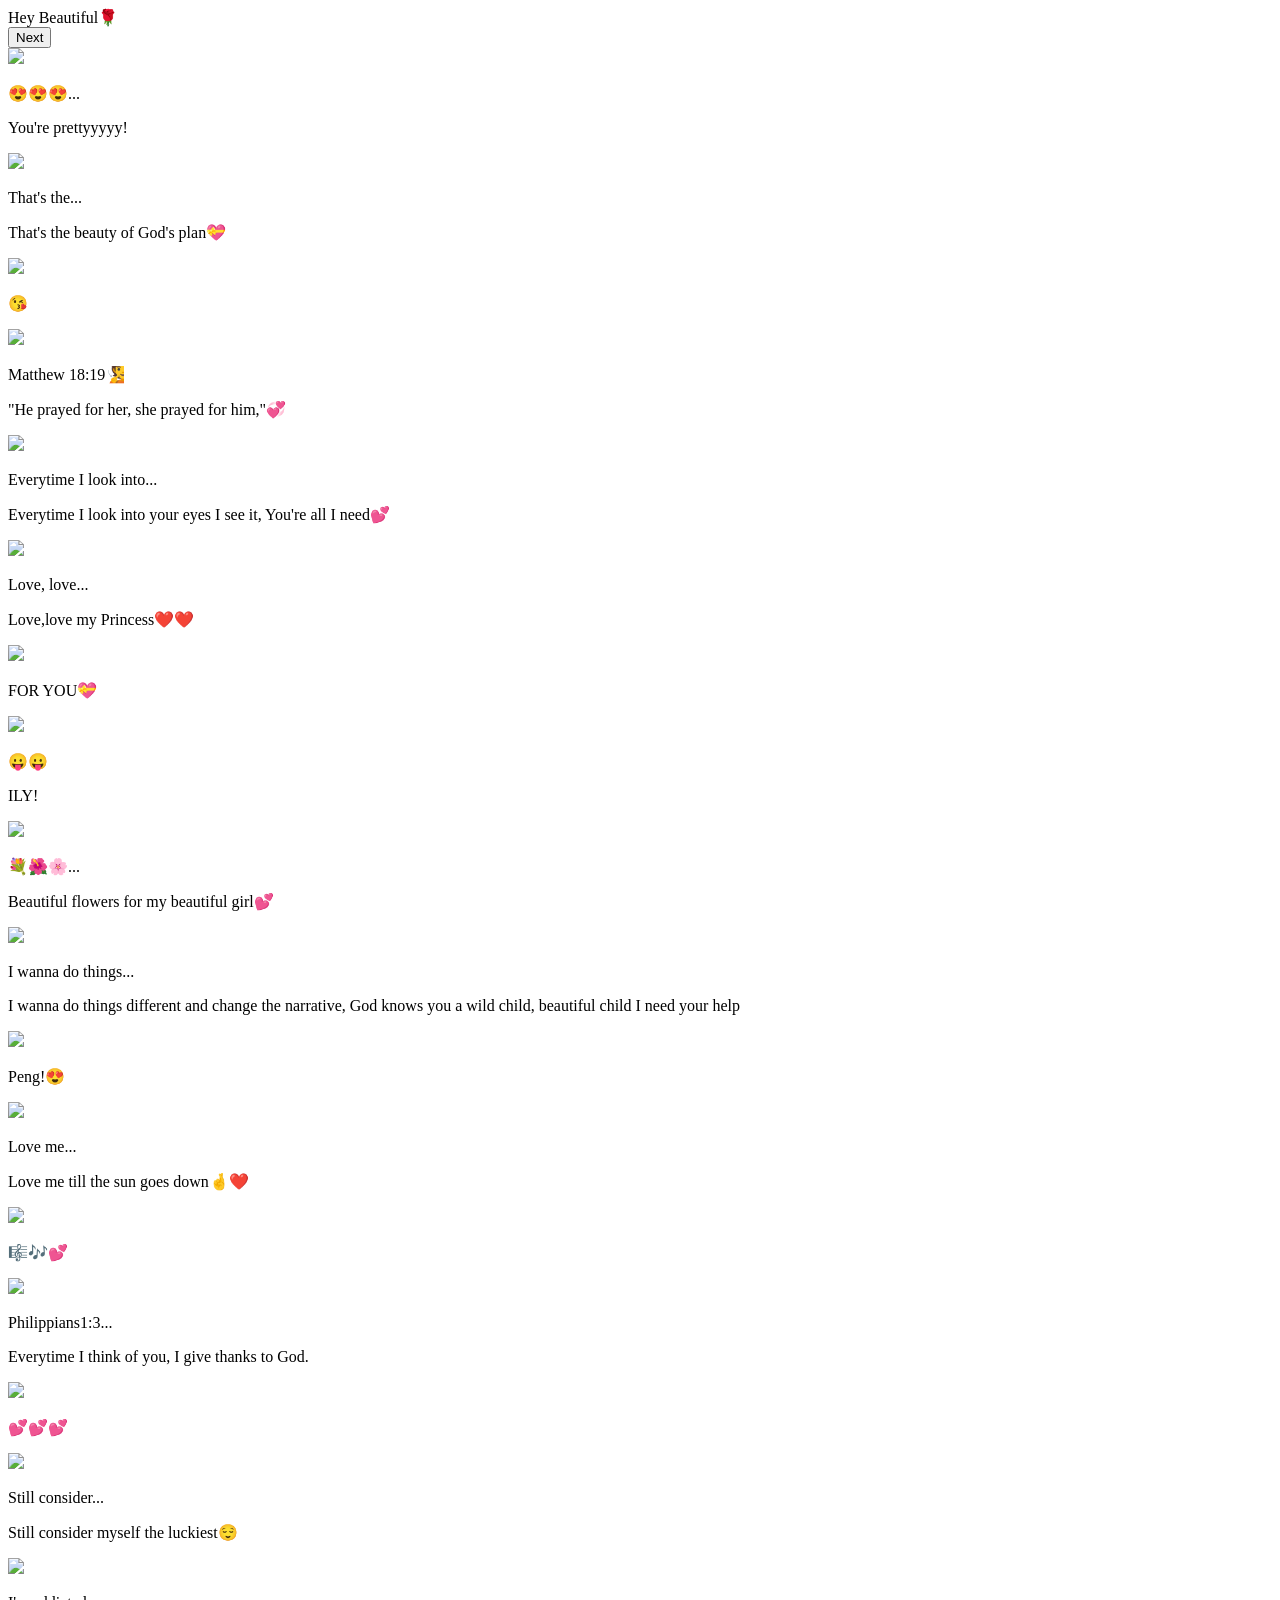
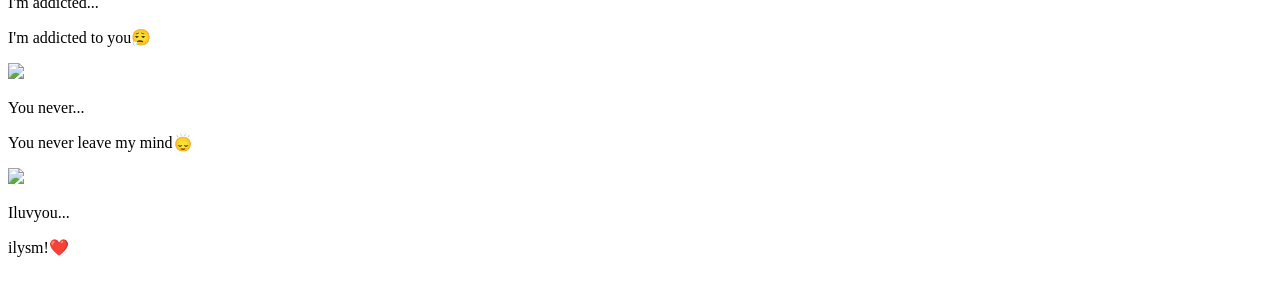
==== page2.html @ 31e569ea "Add files via upload" ====
<!DOCTYPE html>
<html>
<head>
<meta charset="UTF-8">
<meta name="viewport" content="width=device-width, initial-scale=1.0">
<title>My World - Page 2</title>
<link rel="stylesheet" href="css/style.css">
<link href="https://fonts.googleapis.com/css2?family=Great+Vibes&family=Pacifico&display=swap" rel="stylesheet">
</head>
<body>
    <div class="page-transition"></div>

<div class="intro">Hey Beautiful🌹</div>

<audio id="music2" loop>
    <source src="music/Get You (feat. Kali Uchis) [QwPgtjgir8I].mp3" type="audio/mpeg">
</audio>

<button class="next" onclick="goToPage('page3.html')">Next</button>

<div class="gallery">

    <!-- DUPLICATE THIS BLOCK TO ADD MORE -->
    <div class="card" onclick="openModal(this)">
        <img src="assets/IMG-10.jpg">
        <p class="short">😍😍😍...</p>
        <p class="full">You're prettyyyyy!</p>
    </div>
     <div class="card" onclick="openModal(this)">
        <img src="assets/PIN1.jpg">
        <p class="short">That's the...</p>
        <p class="full">That's the beauty of God's plan💝</p>
    </div>
     <div class="card" onclick="openModal(this)">
        <img src="assets/IMG-20.jpg">
        <p class="short">😘</p>
     </div> 
        <div class="card" onclick="openModal(this)">
        <img src="assets/PIN2.jpg">
        <p class="short">Matthew 18:19🧏</p>
        <p class="full">"He prayed for her, she prayed for him,"💞</p>
    </div>
     <div class="card" onclick="openModal(this)">
        <img src="assets/SCT1.jpg">
        <p class="short">Everytime I look into...</p>
        <p class="full">Everytime I look into your eyes I see it, You're all I need💕</p>
    </div>
     <div class="card" onclick="openModal(this)">
        <img src="assets/PIN3.jpg">
        <p class="short">Love, love...</p>
        <p class="full">Love,love my Princess❤️❤️</p>
    </div>
     <div class="card" onclick="openModal(this)">
        <img src="assets/PIN4.jpg">
        <p class="short">FOR YOU💝</p>
    </div>
     <div class="card" onclick="openModal(this)">
        <img src="assets/IMG-30.jpg">
        <p class="short">😛😛</p>
        <P class="full">ILY!</p>
    </div>
     <div class="card" onclick="openModal(this)">
        <img src="assets/PIN5.jpg">
        <p class="short">💐🌺🌸...</p>
        <p class="full">Beautiful flowers for my beautiful girl💕</p>
    </div>
     <div class="card" onclick="openModal(this)">
        <img src="assets/PIN6.jpg">
        <p class="short">I wanna do things...</p>
        <p class="full">I wanna do things different and change the narrative, God knows you a wild child, beautiful child I need your help</p>
    </div>
     <div class="card" onclick="openModal(this)">
        <img src="assets/IMG-2.jpg">
        <p class="short">Peng!😍</p>
     </div>
      <div class="card" onclick="openModal(this)">
        <img src="assets/SCT2.jpg">
        <p class="short">Love me...</p>
        <p class="full">Love me till the sun goes down🤞❤️</p>
     </div>
      <div class="card" onclick="openModal(this)">
        <img src="assets/PIN8.jpg">
        <p class="short">🎼🎶💕</p>
     </div>
      <div class="card" onclick="openModal(this)">
        <img src="assets/PIN9.jpg">
        <p class="short">Philippians1:3... </p>
        <p class="full">Everytime I think of you, I give thanks to God.</p>
     </div>
      <div class="card" onclick="openModal(this)">
        <img src="assets/IMG-5.jpg">
        <p class="short">💕💕💕</p>
     </div>
      <div class="card" onclick="openModal(this)">
        <img src="assets/IMG-40.jpg">
        <p class="short">Still consider...</p>
        <p class="full">Still consider myself the luckiest😌</p>
     </div>
      <div class="card" onclick="openModal(this)">
        <img src="assets/PIN10.jpg">
        <p class="short">I'm addicted...</p>
        <p class="full">I'm addicted to you😮‍💨</p>
     </div>
      <div class="card" onclick="openModal(this)">
        <img src="assets/PIN11.jpg">
        <p class="short">You never...</p>
        <p class="full">You never leave my mind🙂‍↕️</p>
     </div>
     <div class="card" onclick="openModal(this)">
        <img src="assets/IMG_6.jpg">
        <p class="short">Iluvyou...</p>
        <p class="full">ilysm!❤️</p>
     </div>

</div>

<div id="modal" class="modal">
    <div class="modal-content">
        <img id="modal-img">
        <p id="modal-text"></p>
    </div>
</div>

<script src="js/script.js"></script>
</body>
</html>
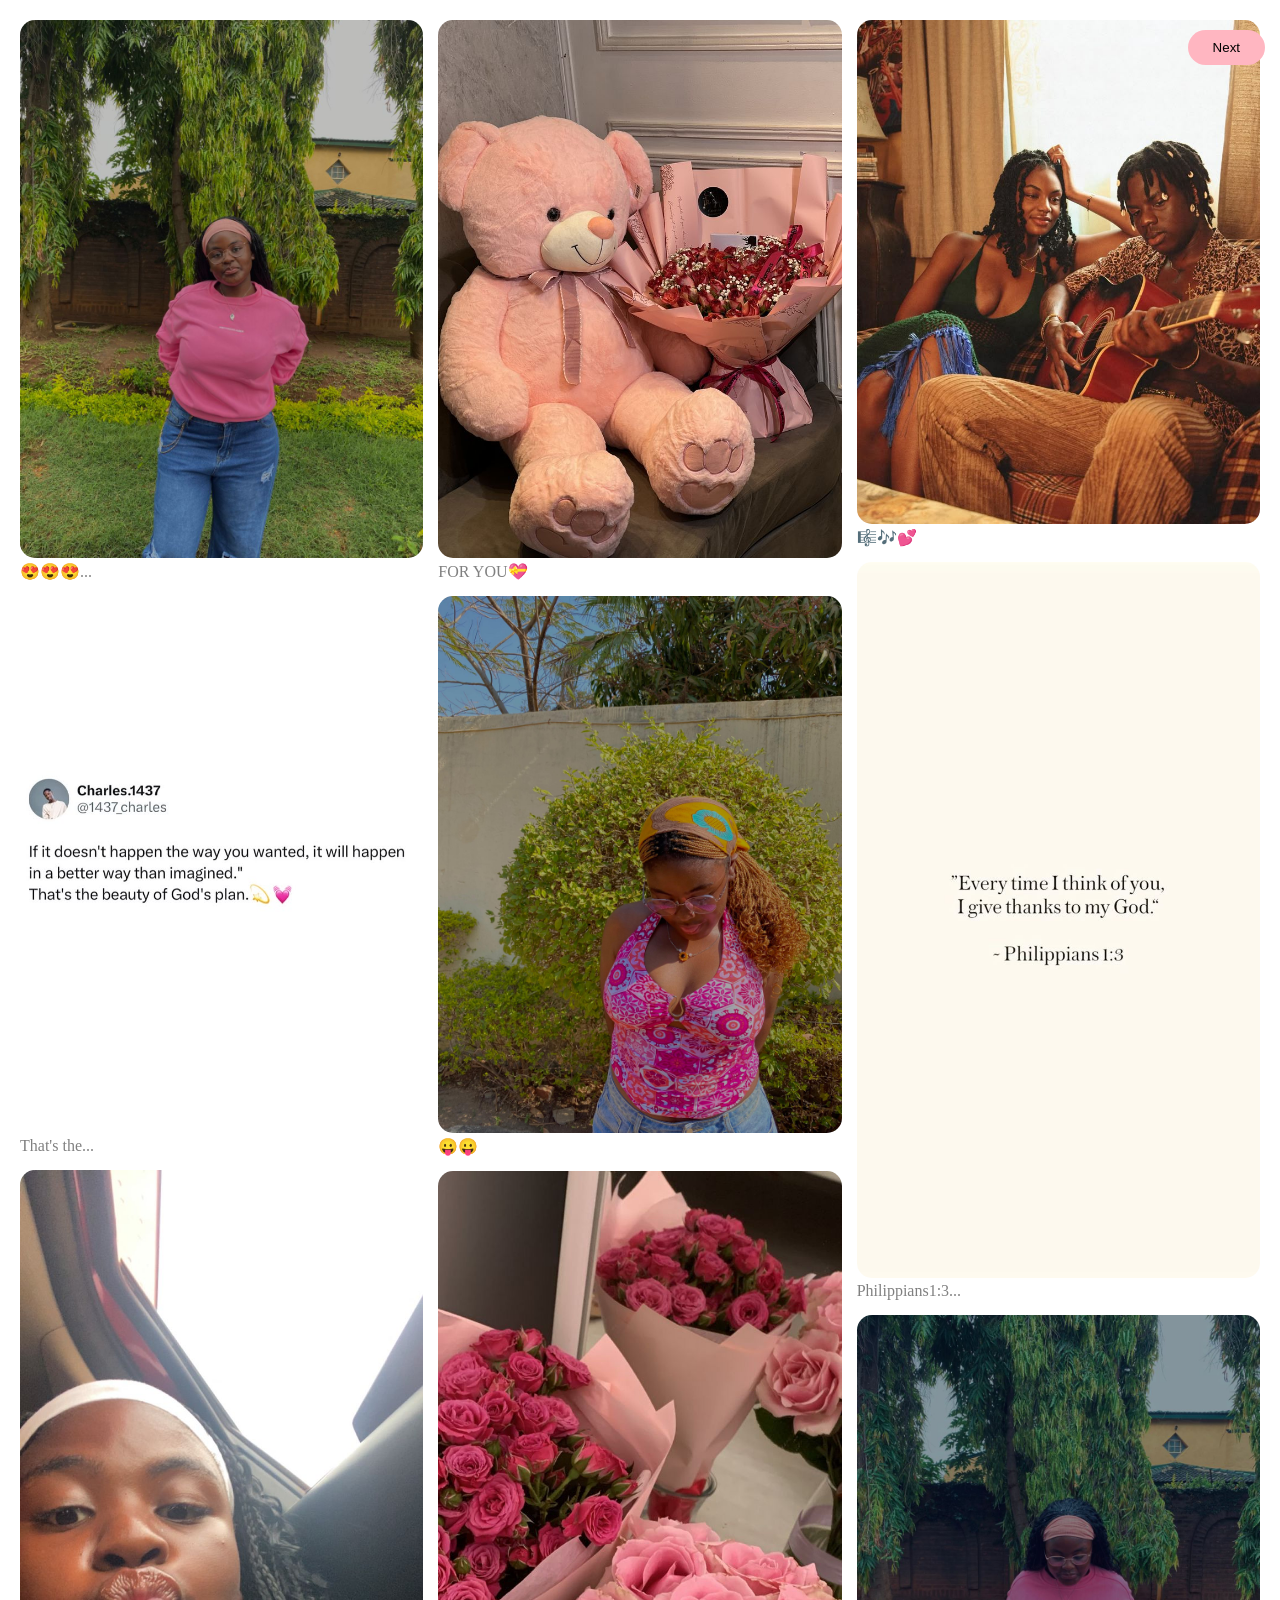
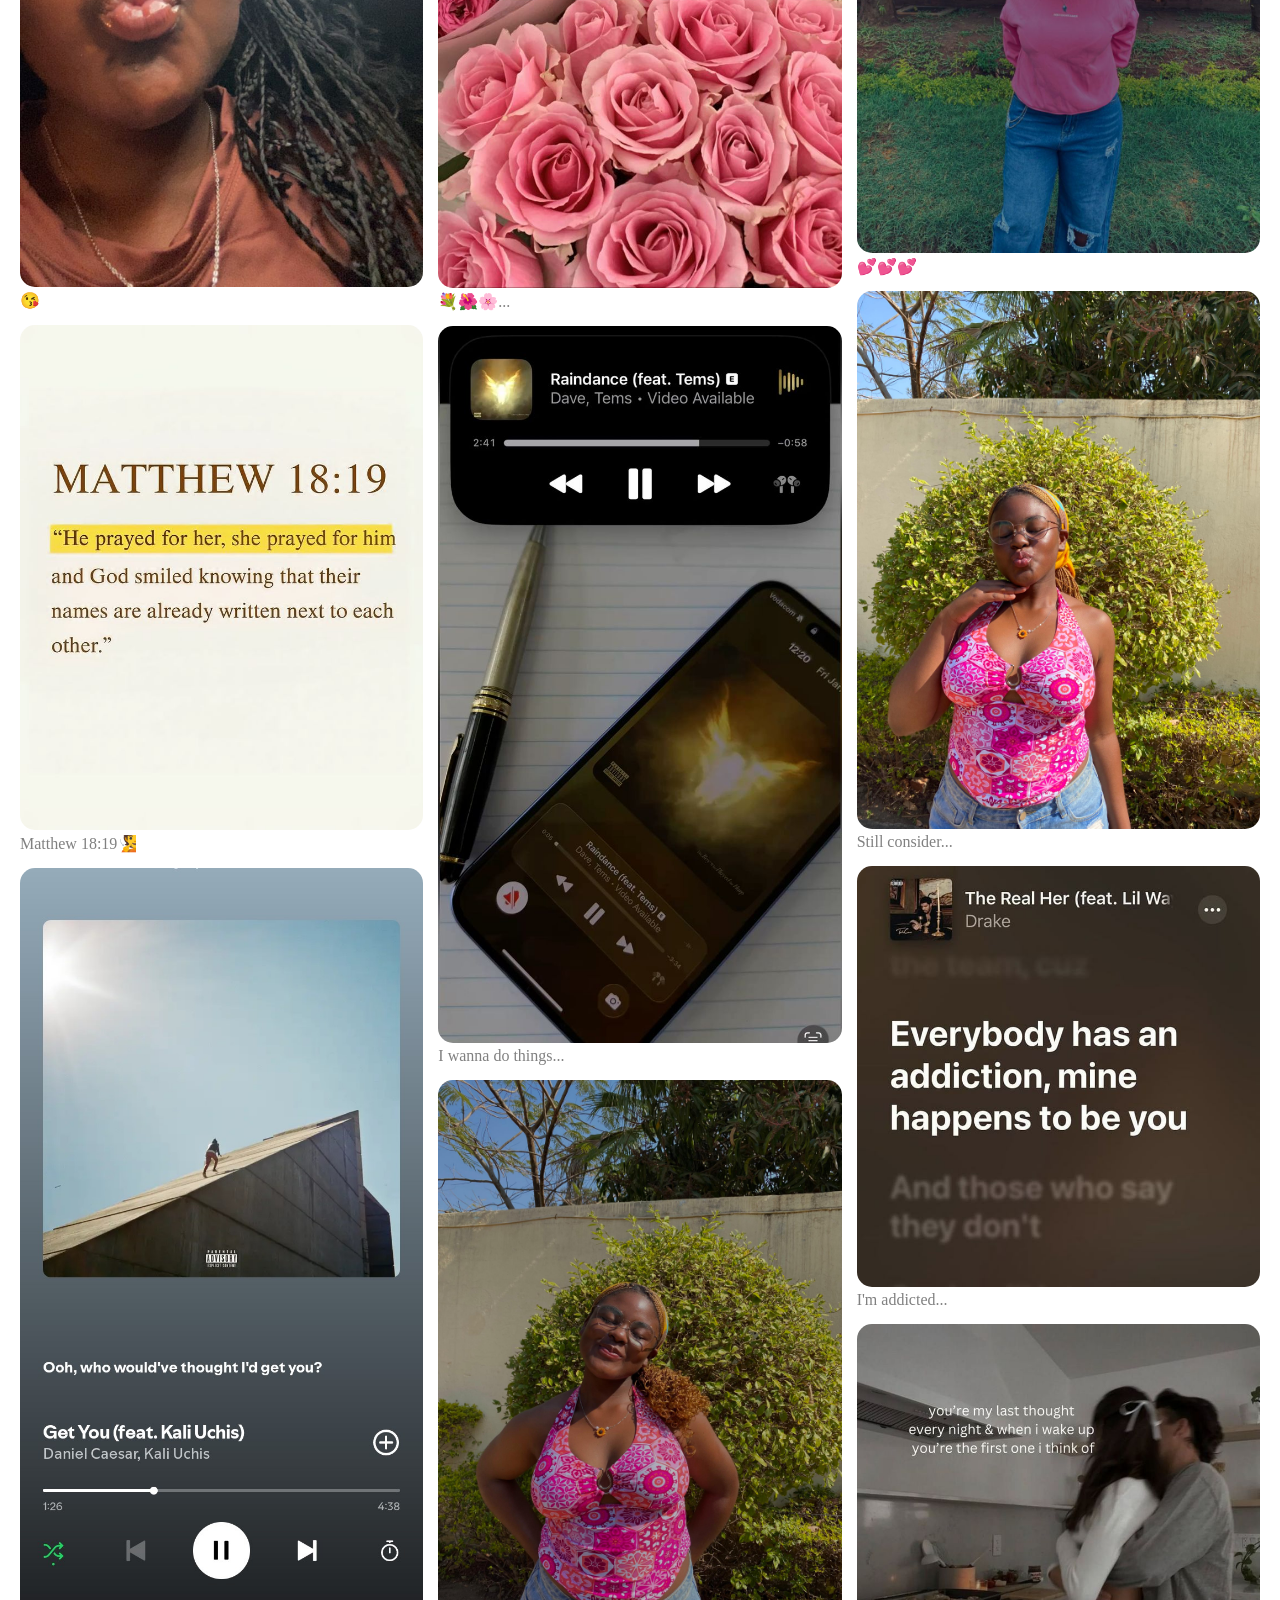
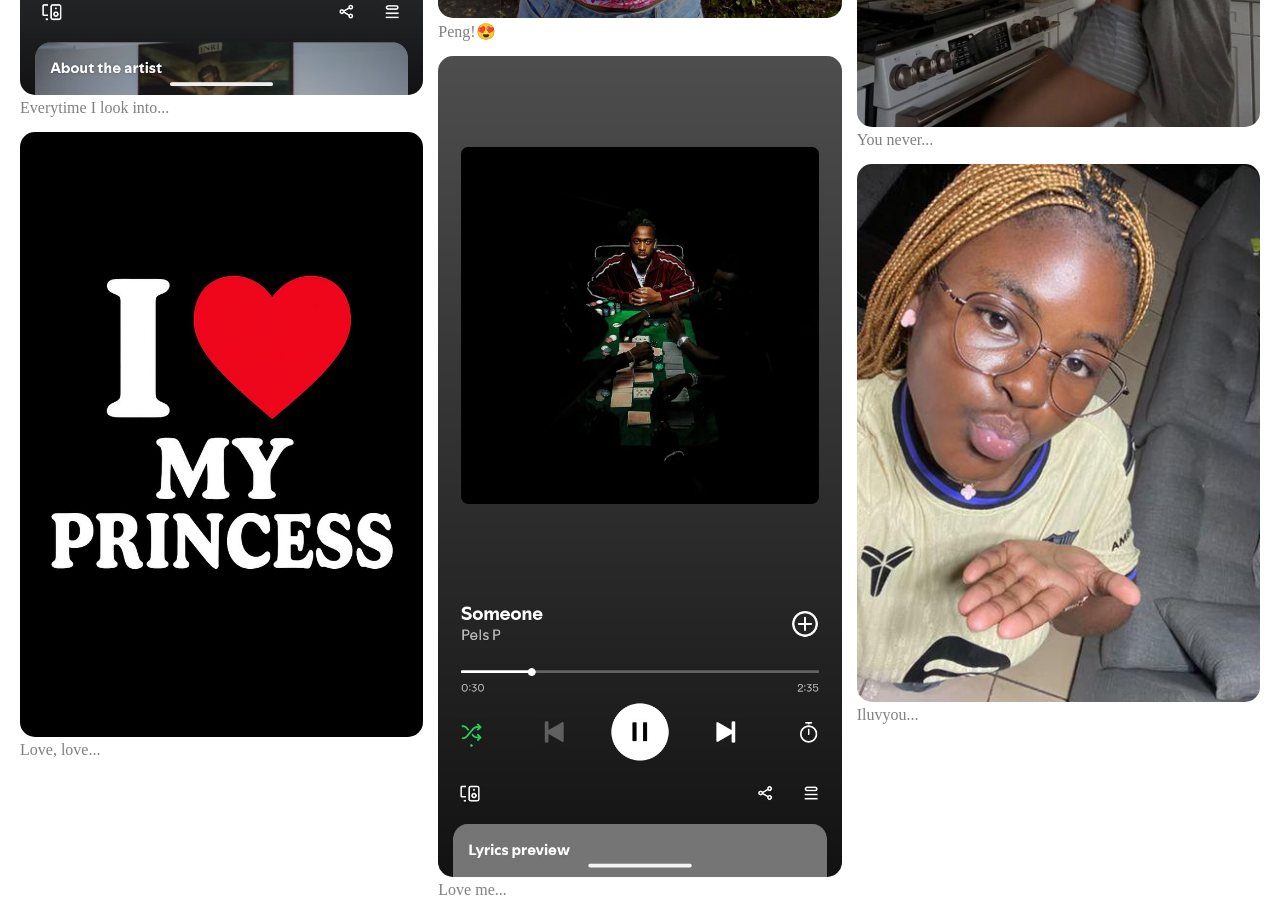
==== commit 24fb4133: "Add files via upload" ====
--- a/page2.html
+++ b/page2.html
@@ -4,7 +4,7 @@
 <meta charset="UTF-8">
 <meta name="viewport" content="width=device-width, initial-scale=1.0">
 <title>My World - Page 2</title>
-<link rel="stylesheet" href="css/style.css">
+<link rel="stylesheet" href="style.css">
 <link href="https://fonts.googleapis.com/css2?family=Great+Vibes&family=Pacifico&display=swap" rel="stylesheet">
 </head>
 <body>
@@ -13,7 +13,7 @@
 <div class="intro">Hey Beautiful🌹</div>
 
 <audio id="music2" loop>
-    <source src="music/Get You (feat. Kali Uchis) [QwPgtjgir8I].mp3" type="audio/mpeg">
+    <source src="Get You (feat. Kali Uchis) [QwPgtjgir8I].mp3" type="audio/mpeg">
 </audio>
 
 <button class="next" onclick="goToPage('page3.html')">Next</button>
@@ -22,92 +22,92 @@
 
     <!-- DUPLICATE THIS BLOCK TO ADD MORE -->
     <div class="card" onclick="openModal(this)">
-        <img src="assets/IMG-10.jpg">
+        <img src="IMG-10.jpg">
         <p class="short">😍😍😍...</p>
         <p class="full">You're prettyyyyy!</p>
     </div>
      <div class="card" onclick="openModal(this)">
-        <img src="assets/PIN1.jpg">
+        <img src="PIN1.jpg">
         <p class="short">That's the...</p>
         <p class="full">That's the beauty of God's plan💝</p>
     </div>
      <div class="card" onclick="openModal(this)">
-        <img src="assets/IMG-20.jpg">
+        <img src="IMG-20.jpg">
         <p class="short">😘</p>
      </div> 
         <div class="card" onclick="openModal(this)">
-        <img src="assets/PIN2.jpg">
+        <img src="PIN2.jpg">
         <p class="short">Matthew 18:19🧏</p>
         <p class="full">"He prayed for her, she prayed for him,"💞</p>
     </div>
      <div class="card" onclick="openModal(this)">
-        <img src="assets/SCT1.jpg">
-        <p class="short">Everytime I look into...</p>
+        <img src="SCT1.jpg">
+        <p class="short">Everytime I look into...
         <p class="full">Everytime I look into your eyes I see it, You're all I need💕</p>
     </div>
      <div class="card" onclick="openModal(this)">
-        <img src="assets/PIN3.jpg">
+        <img src="PIN3.jpg">
         <p class="short">Love, love...</p>
         <p class="full">Love,love my Princess❤️❤️</p>
     </div>
      <div class="card" onclick="openModal(this)">
-        <img src="assets/PIN4.jpg">
+        <img src="PIN4.jpg">
         <p class="short">FOR YOU💝</p>
     </div>
      <div class="card" onclick="openModal(this)">
-        <img src="assets/IMG-30.jpg">
+        <img src="IMG-30.jpg">
         <p class="short">😛😛</p>
         <P class="full">ILY!</p>
     </div>
      <div class="card" onclick="openModal(this)">
-        <img src="assets/PIN5.jpg">
+        <img src="PIN5.jpg">
         <p class="short">💐🌺🌸...</p>
         <p class="full">Beautiful flowers for my beautiful girl💕</p>
     </div>
      <div class="card" onclick="openModal(this)">
-        <img src="assets/PIN6.jpg">
+        <img src="PIN6.jpg">
         <p class="short">I wanna do things...</p>
         <p class="full">I wanna do things different and change the narrative, God knows you a wild child, beautiful child I need your help</p>
     </div>
      <div class="card" onclick="openModal(this)">
-        <img src="assets/IMG-2.jpg">
+        <img src="IMG-2.jpg">
         <p class="short">Peng!😍</p>
      </div>
       <div class="card" onclick="openModal(this)">
-        <img src="assets/SCT2.jpg">
+        <img src="SCT2.jpg">
         <p class="short">Love me...</p>
         <p class="full">Love me till the sun goes down🤞❤️</p>
      </div>
       <div class="card" onclick="openModal(this)">
-        <img src="assets/PIN8.jpg">
+        <img src="PIN8.jpg">
         <p class="short">🎼🎶💕</p>
      </div>
       <div class="card" onclick="openModal(this)">
-        <img src="assets/PIN9.jpg">
+        <img src="PIN9.jpg">
         <p class="short">Philippians1:3... </p>
         <p class="full">Everytime I think of you, I give thanks to God.</p>
      </div>
       <div class="card" onclick="openModal(this)">
-        <img src="assets/IMG-5.jpg">
+        <img src="IMG-5.jpg">
         <p class="short">💕💕💕</p>
      </div>
       <div class="card" onclick="openModal(this)">
-        <img src="assets/IMG-40.jpg">
+        <img src="IMG-40.jpg">
         <p class="short">Still consider...</p>
         <p class="full">Still consider myself the luckiest😌</p>
      </div>
       <div class="card" onclick="openModal(this)">
-        <img src="assets/PIN10.jpg">
+        <img src="PIN10.jpg">
         <p class="short">I'm addicted...</p>
         <p class="full">I'm addicted to you😮‍💨</p>
      </div>
       <div class="card" onclick="openModal(this)">
-        <img src="assets/PIN11.jpg">
+        <img src="PIN11.jpg">
         <p class="short">You never...</p>
         <p class="full">You never leave my mind🙂‍↕️</p>
      </div>
      <div class="card" onclick="openModal(this)">
-        <img src="assets/IMG_6.jpg">
+        <img src="IMG_6.jpg">
         <p class="short">Iluvyou...</p>
         <p class="full">ilysm!❤️</p>
      </div>
@@ -121,6 +121,6 @@
     </div>
 </div>
 
-<script src="js/script.js"></script>
+<script src="script.js"></script>
 </body>
 </html>
--- a/style.css
+++ b/style.css
@@ -0,0 +1,268 @@
+*{margin:0;padding:0;box-sizing:border-box}
+body{font-family:'Pacifico',cursive;overflow-x:hidden}
+
+/* ===== PAGE 1 BACKGROUND ===== */
+.background{
+position:fixed;
+width:100%;
+height:100%;
+display:flex;
+z-index:-2;
+overflow:hidden;
+filter:blur(6px);
+}
+
+.strip{
+width:50%;
+display:flex;
+flex-direction:column;
+animation-duration:40s;
+animation-timing-function:linear;
+animation-iteration-count:infinite;
+}
+
+.left{animation-name:scrollDown}
+.right{animation-name:scrollUp}
+
+@keyframes scrollDown{
+from{transform:translateY(-50%)}
+to{transform:translateY(0)}
+}
+@keyframes scrollUp{
+from{transform:translateY(0)}
+to{transform:translateY(-50%)}
+}
+
+.brick{height:220px}
+.brick img{
+width:100%;
+height:100%;
+object-fit:cover;
+}
+
+.offset{margin-top:100px}
+
+.overlay-dark{
+position:fixed;
+width:100%;
+height:100%;
+background:rgba(0,0,0,0.4);
+z-index:-1;
+}
+
+/* ===== CONTENT CENTER ===== */
+.content{
+height:100vh;
+display:flex;
+flex-direction:column;
+justify-content:center;
+align-items:center;
+text-align:center;
+color:white;
+}
+
+.title{
+font-family:'Great Vibes',cursive;
+font-size:5rem;
+text-shadow:0 0 20px hotpink,0 0 40px pink,0 0 60px white;
+animation:float 4s ease-in-out infinite;
+}
+
+@keyframes float{
+0%,100%{transform:translateY(0)}
+50%{transform:translateY(-15px)}
+}
+
+input{
+margin-top:25px;
+padding:12px 20px;
+border-radius:30px;
+border:none;
+outline:none;
+}
+
+button{
+margin-top:15px;
+padding:10px 25px;
+border:none;
+border-radius:25px;
+background:lightpink;
+cursor:pointer;
+transition:0.3s;
+}
+button:hover{transform:scale(1.1)}
+
+.hint{
+font-family:'Great Vibes',cursive;
+margin-top:10px;
+}
+
+.error{
+color:#ff4d4d;
+margin-top:8px;
+animation:shake 0.3s;
+}
+
+@keyframes shake{
+0%,100%{transform:translateX(0)}
+25%{transform:translateX(-5px)}
+75%{transform:translateX(5px)}
+}
+
+/* ===== PAGE 2 ===== */
+.intro{
+position:fixed;
+width:100%;
+height:100%;
+background:radial-gradient(circle,white,lightgray,gray);
+display:flex;
+justify-content:center;
+align-items:center;
+font-size:2.5rem;
+z-index:1000;
+animation:fadeOut 1s forwards 1s;
+box-shadow:0 0 80px white inset;
+}
+
+@keyframes fadeOut{
+to{opacity:0;visibility:hidden}
+}
+
+.gallery{
+column-count:2;
+column-gap:15px;
+padding:20px;
+}
+
+.card{
+break-inside:avoid;
+margin-bottom:15px;
+cursor:pointer;
+transition:0.3s;
+}
+.card:hover{transform:scale(1.02)}
+
+.card img{
+width:100%;
+border-radius:15px;
+}
+
+.short{color:gray}
+.full{
+display:none;
+}
+
+.modal{
+display:none;
+position:fixed;
+top:0;
+left:0;
+width:100%;
+height:100%;
+background:rgba(0,0,0,0.6);
+backdrop-filter:blur(12px);
+-webkit-backdrop-filter:blur(12px);
+justify-content:center;
+align-items:center;
+z-index:3000;
+}
+
+.modal-content{
+background:white;
+padding:25px;
+border-radius:20px;
+max-width:90%;
+width:350px;
+text-align:center;
+animation:pop 0.35s ease;
+box-shadow:0 20px 40px rgba(0,0,0,0.3);
+transform:scale(0.8);
+animation:pop 0.35s forwards;
+}
+
+@keyframes pop{
+to{transform:scale(1)}
+}
+
+.next{
+position:fixed;
+top:15px;
+right:15px;
+z-index:10;
+}
+
+/* ===== PAGE 3 ===== */
+.page3{
+background:url('IMG-117.jpg') center/cover no-repeat fixed;
+}
+
+.page3-overlay{
+position:fixed;
+width:100%;
+height:100%;
+background:rgba(0,0,0,0.5);
+backdrop-filter:blur(6px);
+}
+
+.final-content{
+position:relative;
+height:100vh;
+display:flex;
+flex-direction:column;
+justify-content:center;
+align-items:center;
+text-align:center;
+color:white;
+}
+
+.final-content h1{
+font-family:'Great Vibes',cursive;
+font-size:3.5rem;
+}
+
+.heart-btn{
+width:80px;
+height:80px;
+background:lightpink;
+border-radius:50%;
+margin-top:20px;
+}
+
+.press{font-size:0.8rem}
+
+.heart{
+position:fixed;
+top:-10px;
+font-size:24px;
+animation:fall 6s linear forwards;
+}
+
+@keyframes fall{
+to{transform:translateY(110vh);opacity:0}
+}
+
+@media(min-width:768px){
+.gallery{column-count:3}
+.title{font-size:6rem}
+}
+/* ===== PAGE TRANSITION ===== */
+.page-transition{
+position:fixed;
+width:100%;
+height:100%;
+background:black;
+top:0;
+left:0;
+z-index:5000;
+opacity:1;
+pointer-events:none;
+transition:opacity 0.8s ease;
+}
+
+body.loaded .page-transition{
+opacity:0;
+}
+
+body.fade-out .page-transition{
+opacity:1;
+}
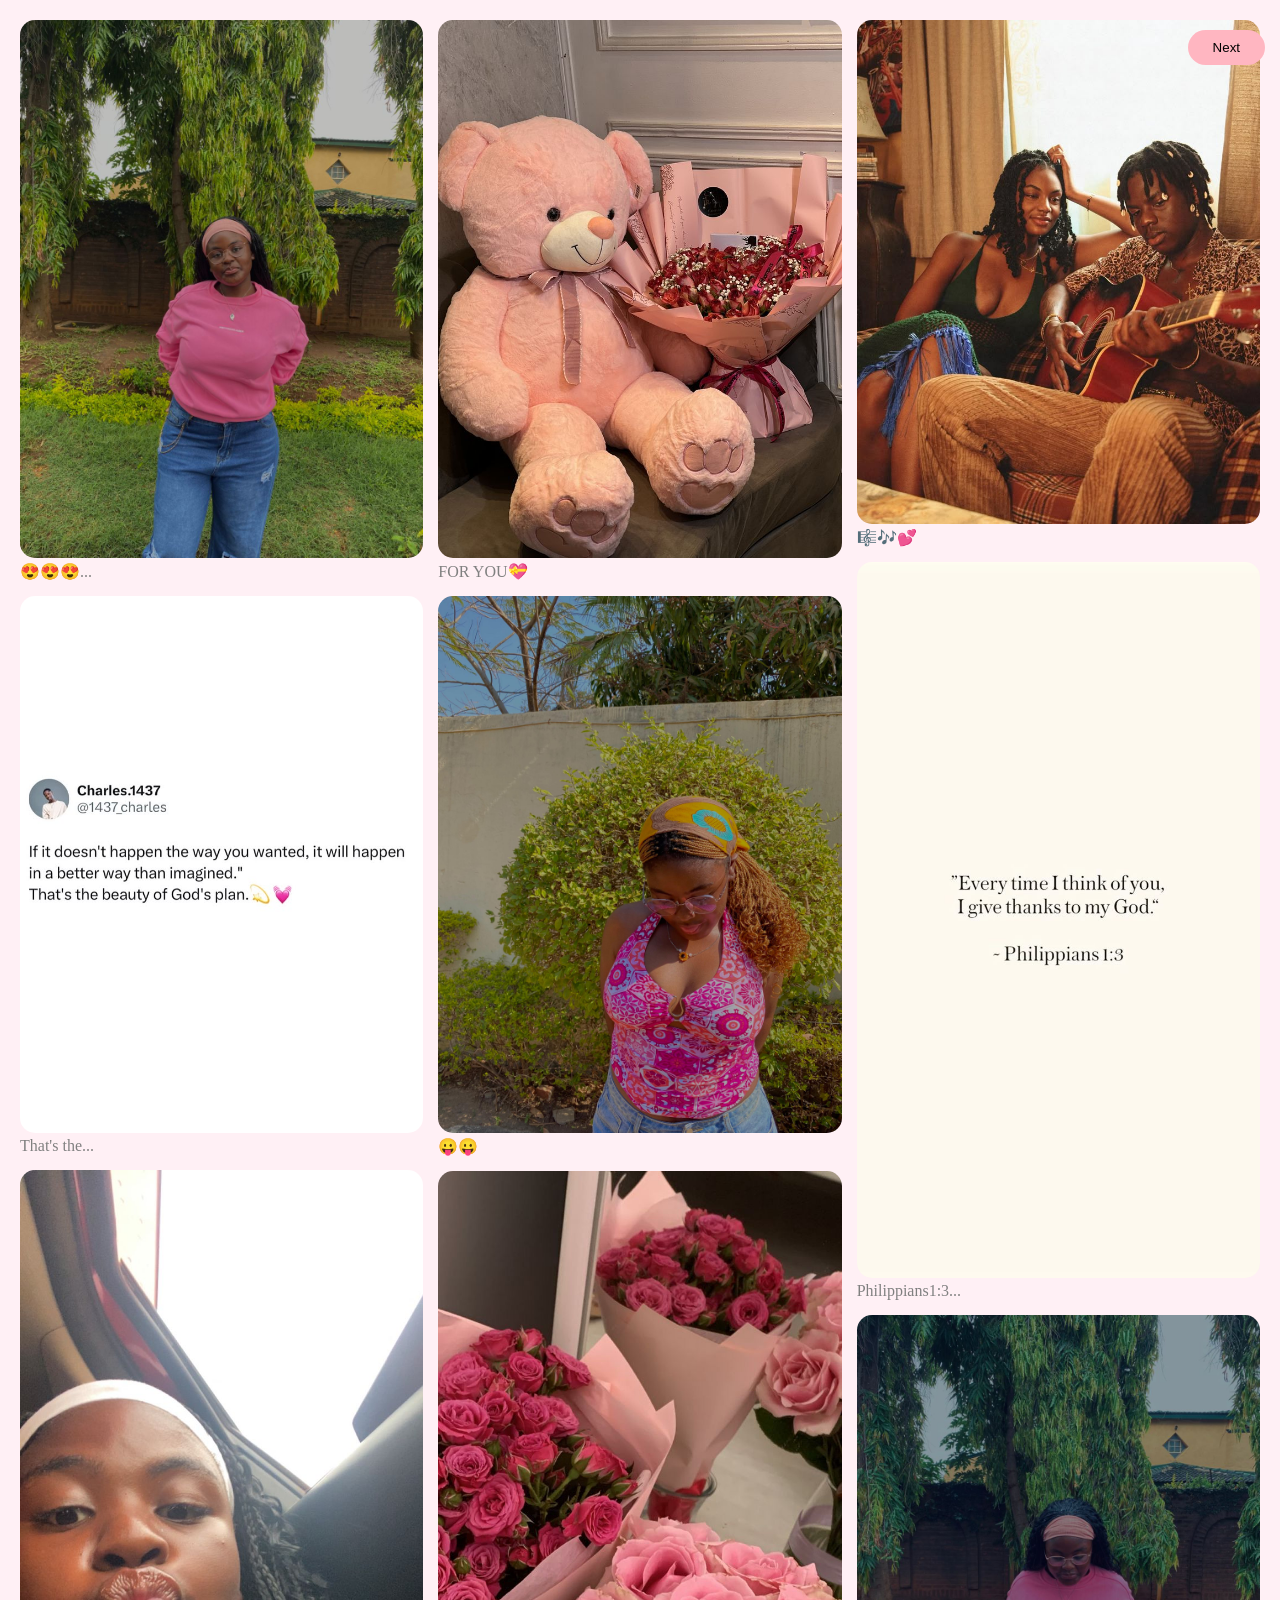
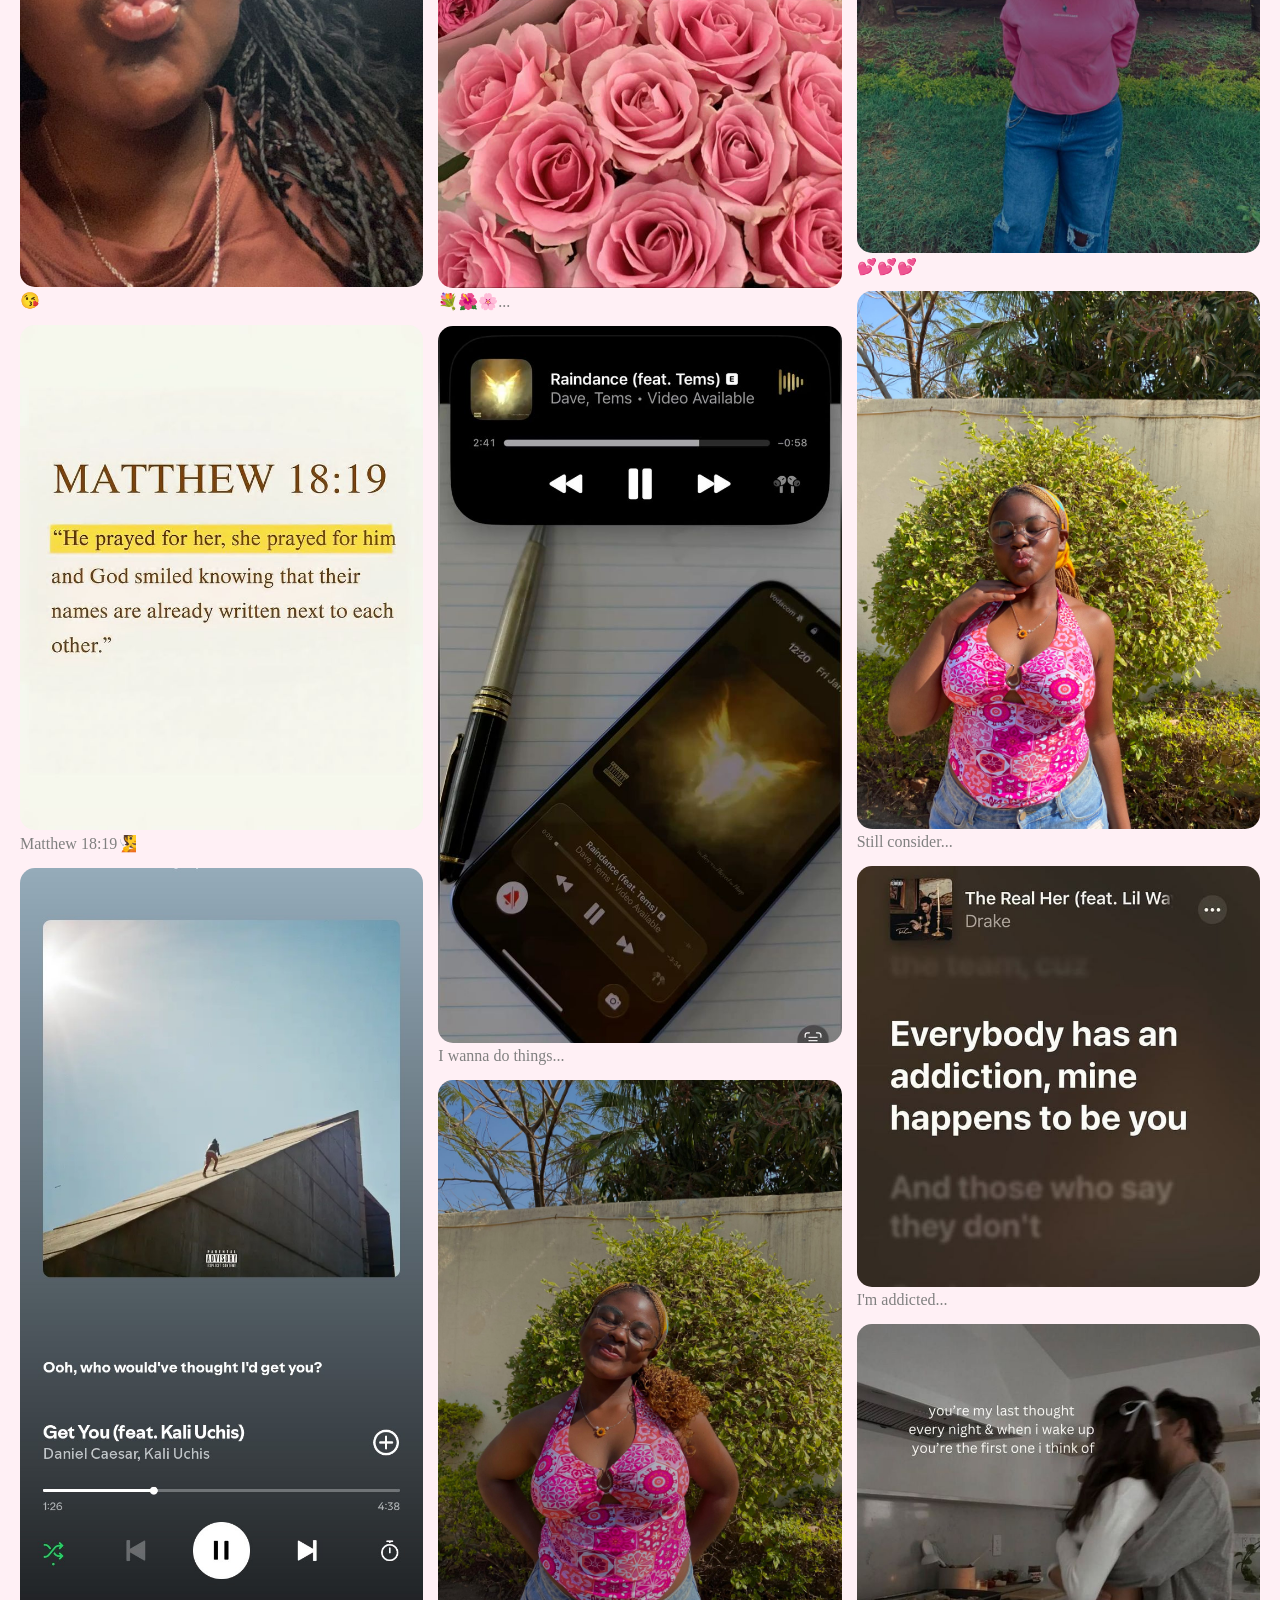
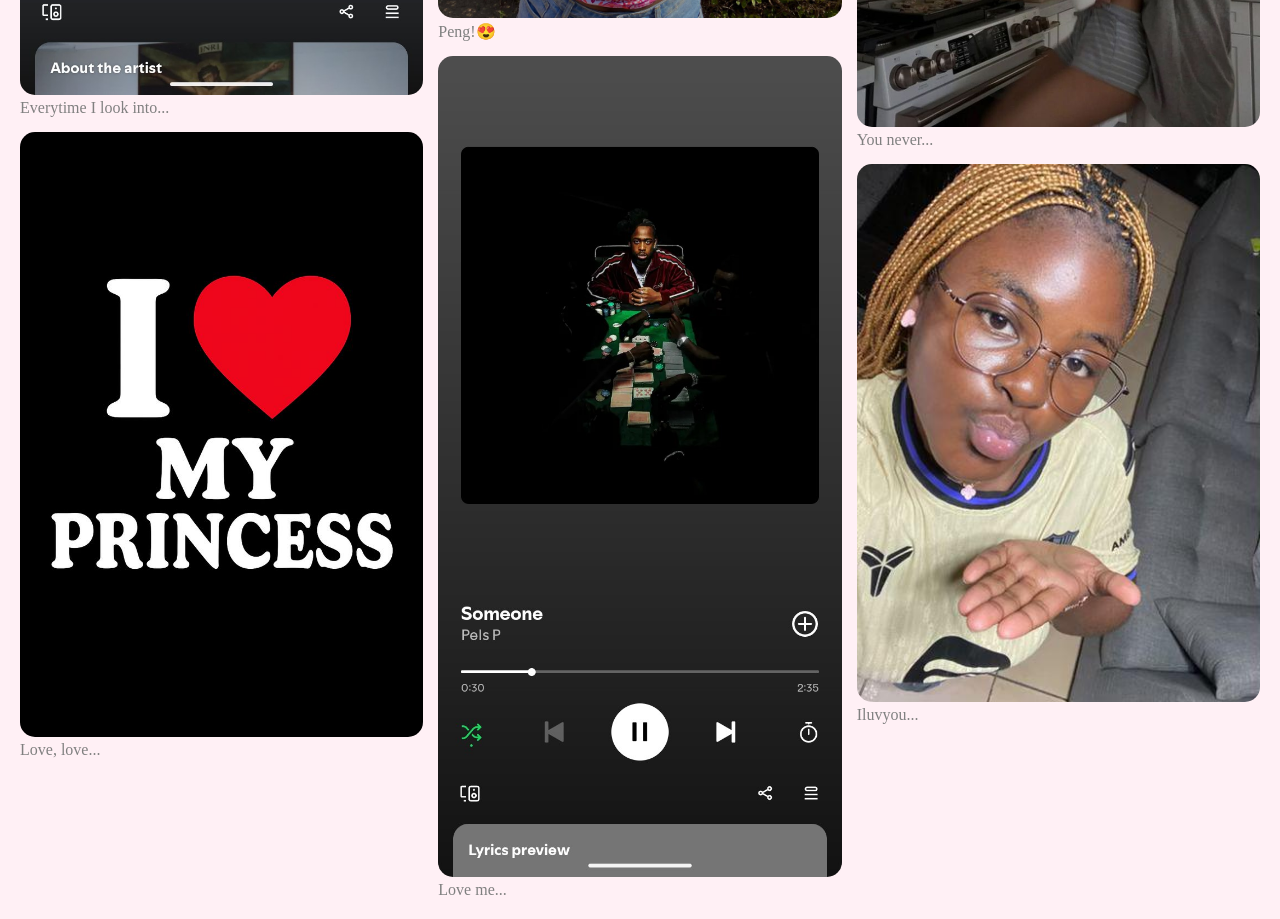
==== commit b716350c: "Add files via upload" ====
--- a/page2.html
+++ b/page2.html
@@ -7,7 +7,7 @@
 <link rel="stylesheet" href="style.css">
 <link href="https://fonts.googleapis.com/css2?family=Great+Vibes&family=Pacifico&display=swap" rel="stylesheet">
 </head>
-<body>
+<body class="page2">
     <div class="page-transition"></div>
 
 <div class="intro">Hey Beautiful🌹</div>
--- a/style.css
+++ b/style.css
@@ -119,14 +119,12 @@
 justify-content:center;
 align-items:center;
 font-size:2.5rem;
-z-index:1000;
-animation:fadeOut 1s forwards 1s;
-box-shadow:0 0 80px white inset;
-}
-
-@keyframes fadeOut{
-to{opacity:0;visibility:hidden}
-}
+z-index:4000;
+box-shadow:0 0 100px white inset;
+opacity:1;
+transition:opacity 0.6s ease;
+}
+
 
 .gallery{
 column-count:2;
@@ -168,16 +166,29 @@
 }
 
 .modal-content{
-background:white;
-padding:25px;
+background:pink;
+padding:20px;
 border-radius:20px;
 max-width:90%;
-width:350px;
+max-height:90vh;
+width:400px;
+overflow-y:auto;
 text-align:center;
 animation:pop 0.35s ease;
 box-shadow:0 20px 40px rgba(0,0,0,0.3);
-transform:scale(0.8);
-animation:pop 0.35s forwards;
+}
+
+#modal-img{
+width:100%;
+max-height:50vh;
+object-fit:contain;
+border-radius:15px;
+margin-bottom:15px;
+}
+
+#modal-text{
+white-space:pre-wrap;
+line-height:1.5;
 }
 
 @keyframes pop{
@@ -189,6 +200,10 @@
 top:15px;
 right:15px;
 z-index:10;
+}
+
+.page2{
+background:#fff0f5;
 }
 
 /* ===== PAGE 3 ===== */
@@ -235,6 +250,23 @@
 top:-10px;
 font-size:24px;
 animation:fall 6s linear forwards;
+}
+
+.back-btn{
+position:fixed;
+top:15px;
+left:15px;
+z-index:10;
+background:lightpink;
+padding:8px 18px;
+border:none;
+border-radius:20px;
+cursor:pointer;
+transition:0.3s;
+}
+
+.back-btn:hover{
+transform:scale(1.1);
 }
 
 @keyframes fall{
@@ -265,4 +297,5 @@
 
 body.fade-out .page-transition{
 opacity:1;
-}+}
+
